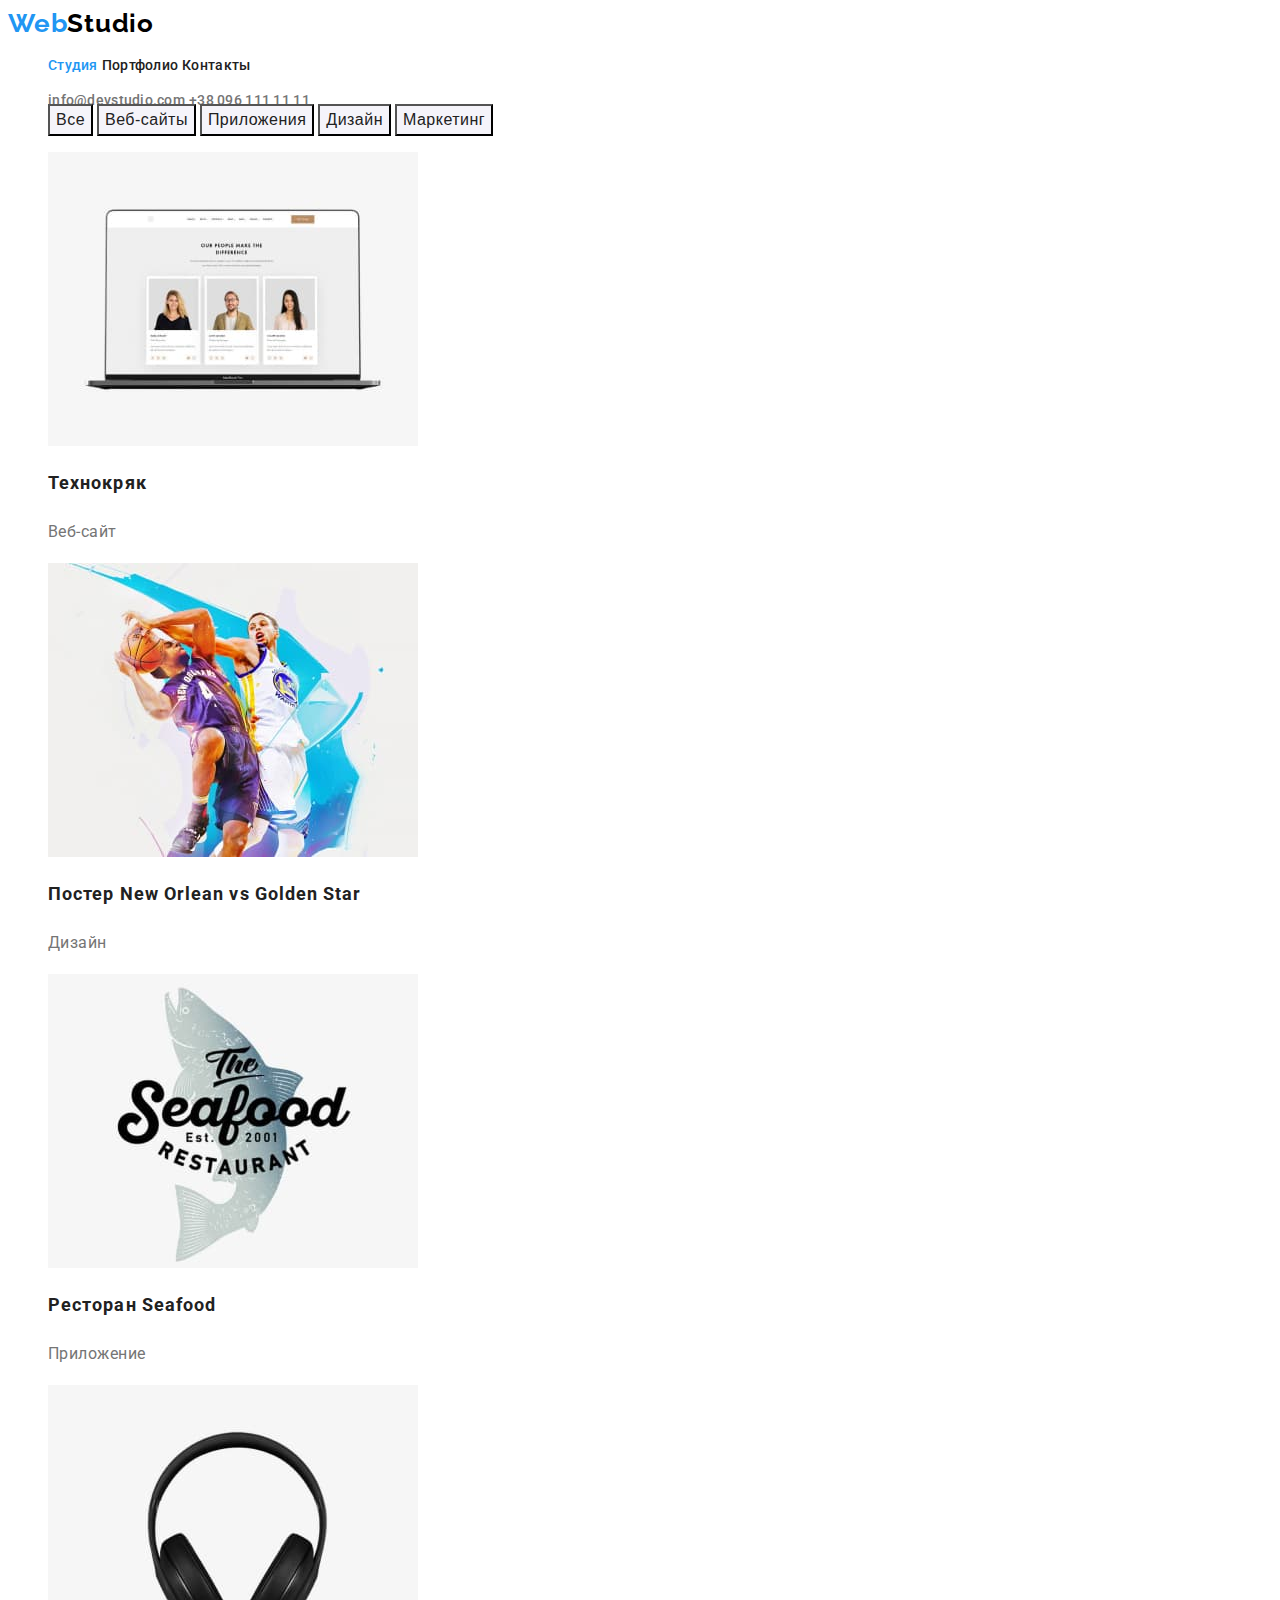
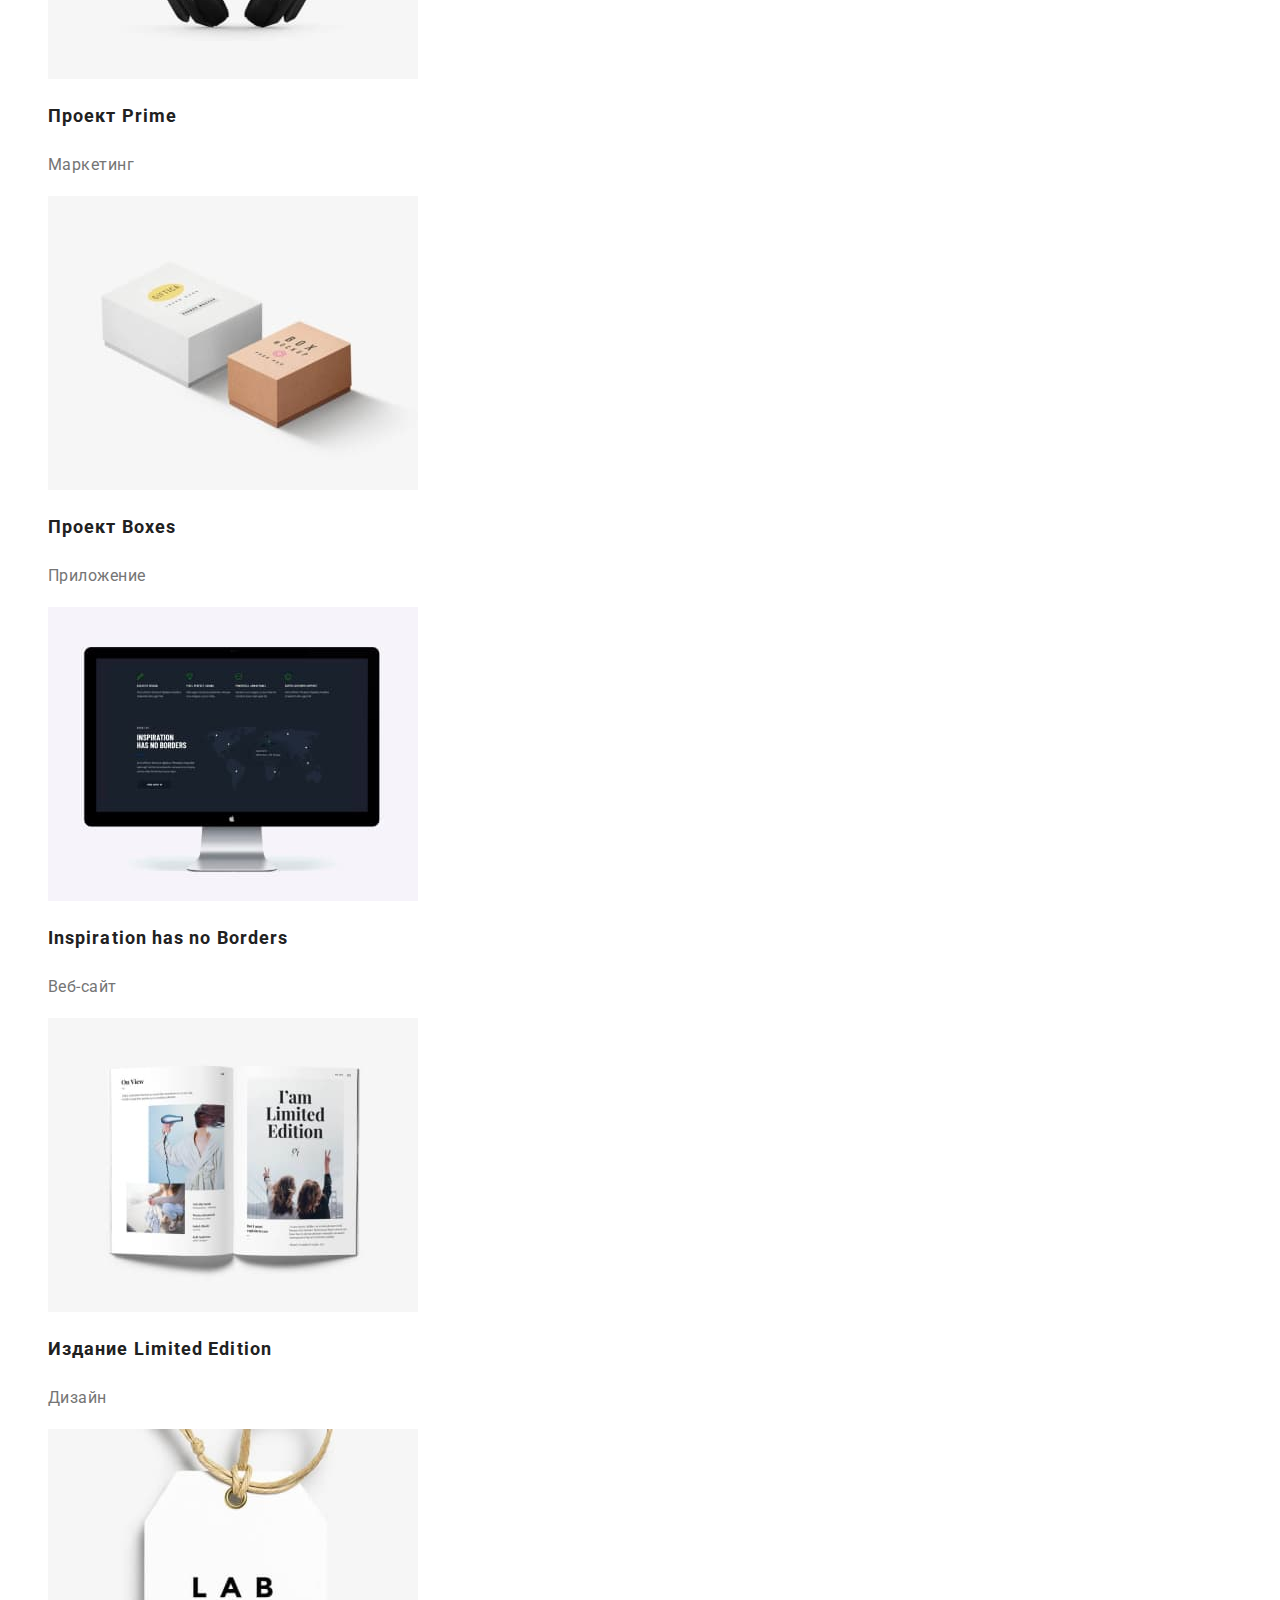
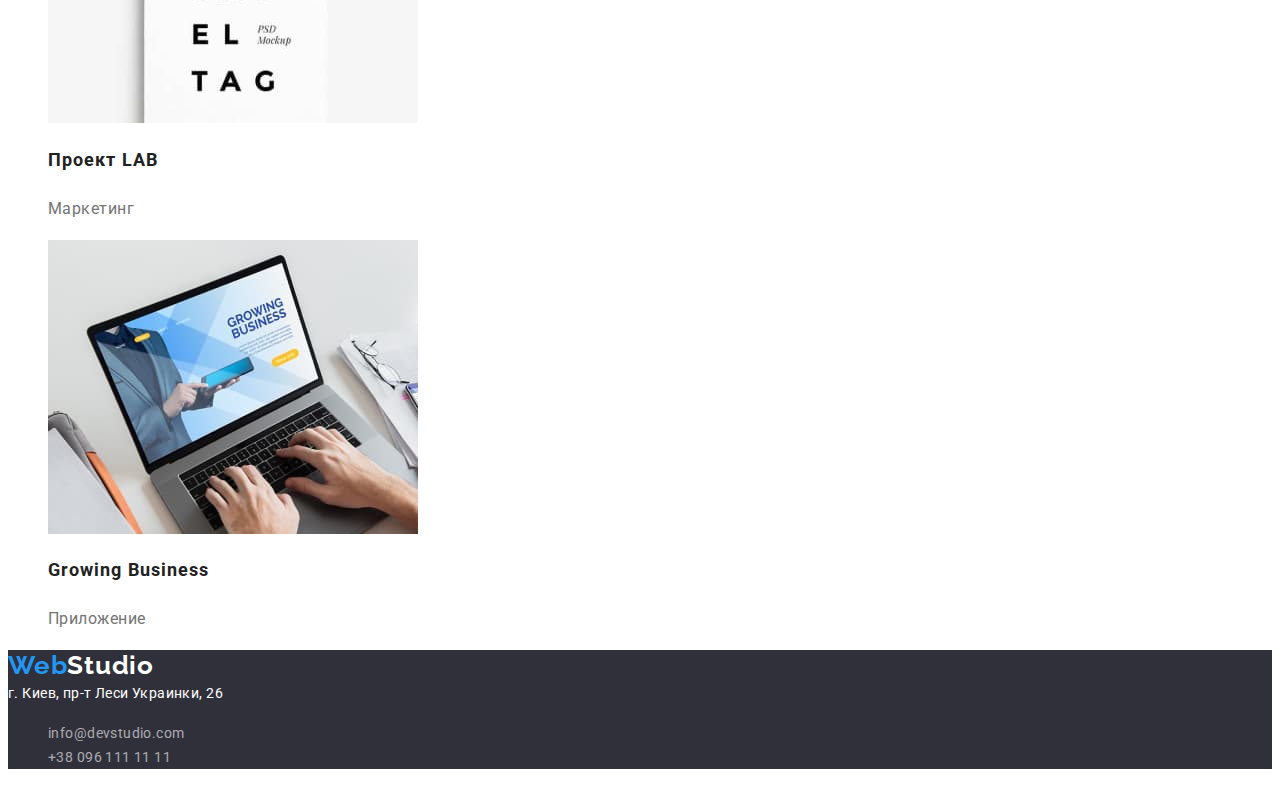
==== portfolio.html @ b4471afa "copy file" ====
<!DOCTYPE html>
<html lang="en">
<head>
    <meta charset="UTF-8">
    <meta http-equiv="X-UA-Compatible" content="IE=edge">
    <meta name="viewport" content="width=device-width, initial-scale=1.0">
    <title>Document</title>
    <link rel="preconnect" href="https://fonts.gstatic.com">
    <link href="https://fonts.googleapis.com/css2?family=Raleway:wght@700&family=Roboto:wght@400;500;900&display=swap" rel="stylesheet">
    <link rel="stylesheet" href="./css/styles.css">
</head>
<body>
    <!--Header section-->
    <header class="header-section">
        <a href="./index.htmls" class="logo">
            <span class="web-color">Web</span>Studio
        </a>
        <nav>
            <ul class="site-nav">
                <li>
                    <a href="./index.html" class="link studio">Студия</a>
                </li>
                <li>
                    <a href="./portfolio.html" class="link portfolio">Портфолио</a>
                </li>
                <li>
                    <a href="" class="link contacts">Контакты</a>
                </li>
            </ul>
        </nav>
        <ul class="connect">
            <li>
                <a href="mailto:info@devstudio.com" class="connect-data mail">info@devstudio.com</a>
            </li>
            <li>
                <a href="tel:+380961111111" class="connect-data tel">+38 096 111 11 11</a>
            </li>
        </ul>
    </header>
    <!--Main container-->
    <main>
        <!--Filter section-->
        <ul class="filter-portfolio">
            <li >
                <button type="button" class="button-portfolio all"> Все </button>
            </li>
            <li>
                <button type="button" class="button-portfolio web-site"> Веб-сайты </button>
            </li>
            <li>
                <button type="button" class="button-portfolio apps"> Приложения </button>
            </li>
            <li>
                <button type="button" class="button-portfolio design"> Дизайн </button>
            </li>
            <li>
                <button type="button" class="button-portfolio marketing"> Маркетинг </button>
            </li>
        </ul>
        <!--Projects container section-->
        <section class="projects">
            <ul class="our-projects">
                <li>
                    <img src="./img/tehnokryak.jpg" alt="Технокряк">
                    <h2 class="title-project">Технокряк</h2>
                    <p class="filter-comment">Веб-сайт</p>
                </li>
                <li>
                    <img src="./img/post-no-vs-gs.jpg" alt="Post">
                    <h2 class="title-project">Постер New Orlean vs Golden Star</h2>
                    <p class="filter-comment">Дизайн</p>
                </li>
                <li>
                    <img src="./img/restaurant-seafood.jpg" alt="Seafood">
                    <h2 class="title-project">Ресторан Seafood</h2>
                    <p class="filter-comment">Приложение</p>
                </li>
                <li>
                    <img src="./img/project-prime.jpg" alt="Prime">
                    <h2 class="title-project">Проект Prime</h2>
                    <p class="filter-comment">Маркетинг</p>
                </li>
                <li>
                    <img src="./img/poject-boxes.jpg" alt="Boxes">
                    <h2 class="title-project">Проект Boxes</h2>
                    <p class="filter-comment">Приложение</p>
                </li>
                <li>
                    <img src="./img/inspiration-has-no-borders.jpg" alt="Borders">
                    <h2 class="title-project">Inspiration has no Borders</h2>
                    <p class="filter-comment">Веб-сайт</p>
                </li>
                <li>
                    <img src="./img/post-limited-edition.jpg" alt="Post">
                    <h2 class="title-project">Издание Limited Edition</h2>
                    <p class="filter-comment">Дизайн</p>
                </li>
                <li>
                    <img src="./img/project-lab.jpg" alt="LAB">
                    <h2 class="title-project">Проект LAB</h2>
                    <p class="filter-comment">Маркетинг</p>
                </li>
                <li>
                    <img src="./img/growing-business.jpg" alt="Growing Business">
                    <h2 class="title-project">Growing Business</h2>
                    <p class="filter-comment">Приложение</p>
                </li>
            </ul>
        </section>
    </main>
    <!--Footer section-->
    <footer class="footer-section">
        <a href="" class="logo footer">
            <span class="web-color">Web</span>Studio
        </a>
        <address class="address">
            г. Киев, пр-т Леси Украинки, 26
        </address>
        <ul class="footer-relations">
            <li>
                <a class="footer-connect" href="mailto:info@devstudio.com">info@devstudio.com</a>
            </li>
            <li>
                <a class="footer-connect" href="tel:+380961111111">+38 096 111 11 11</a>
            </li>
        </ul>
    </footer>
</body>
</html>
---- css/styles.css ----
body {
  font-family: 'Roboto', sans-serif;
  color: #212121;
}
:root {
  --primery-color: #212121;
  --secondary-color: #757575;
  --accent-color: #2196f3;
  --primery-gb-color: #ffffff;
}

/* Header section */
.header-section {
  background: var(--primery-gb-color);
  width: 1600px;
  height: 80px;
}
.logo {
  color: #000000;
  text-decoration: none;
  font-family: Raleway, sans-serif;
  font-weight: bold;
  font-size: 26px;
  line-height: 31px;
  letter-spacing: 0.03em;
}
.web-color {
  color: var(--accent-color);
}
.site-nav {
  list-style: none;
}
.site-nav li {
  display: inline;
}
.site-nav .link.studio {
  color: var(--accent-color);
}
.link {
  color: var(--primery-color);
  text-decoration: none;
  font-weight: 500;
  font-size: 14px;
  line-height: 16px;
  letter-spacing: 0.02em;
}
.link:hover,
.link:focus {
  color: var(--accent-color);
}
.connect {
  list-style: none;
}
.connect li {
  display: inline;
}
.connect-data {
  text-decoration: none;
  color: var(--secondary-color);
  font-weight: 500;
  font-size: 14px;
  line-height: 16px;
  letter-spacing: 0.02em;
}
.connect-data:hover {
  color: var(--accent-color);
}
.connect-data:focus {
  color: var(--accent-color);
}

/* Head */

.head {
  width: 1600px;
  height: 600px;
  left: 0px;
  top: 80px;
  background: #2f303a;
}
.heading {
  color: #ffffff;
  font-weight: 900;
  font-size: 44px;
  line-height: 60px;
  text-align: center;
  letter-spacing: 0.06em;
  text-transform: uppercase;
}
.button {
  background-color: var(--accent-color);
  color: #ffffff;
  font-weight: bold;
  font-size: 16px;
  line-height: 30px;
  display: flex;
  align-items: center;
  text-align: center;
  letter-spacing: 0.06em;
}

/* Main section */

.features {
  list-style: none;
}
.title {
  color: var(--primery-color);
  font-weight: bold;
  font-size: 14px;
  line-height: 16px;
  letter-spacing: 0.03em;
  text-transform: uppercase;
}
.text {
  color: var(--secondary-color);
  font-size: 14px;
  line-height: 24px;
  letter-spacing: 0.03em;
}
/* Our work */
.our-work {
  color: var(--primery-color);
  font-weight: bold;
  font-size: 36px;
  line-height: 42px;
  text-align: center;
  letter-spacing: 0.03em;
}
.work-image li {
  display: inline;
}

/* Our team */

.our-team {
  background-color: #f5f4fa;
}
.team {
  color: var(--primery-color);
  font-weight: bold;
  font-size: 36px;
  line-height: 42px;
  text-align: center;
  letter-spacing: 0.03em;
}
.squad li {
  list-style: none;
}
.worker {
  color: var(--primery-color);
  font-weight: 500;
  font-size: 16px;
  line-height: 19px;
  letter-spacing: 0.03em;
}
.position {
  color: var(--secondary-color);
  font-size: 16px;
  line-height: 19px;
  letter-spacing: 0.03em;
}

/* Footer section */

.footer-section {
  background-color: #2f303a;
}
.address {
  color: var(--primery-gb-color);
  font-style: normal;
  font-weight: normal;
  font-size: 14px;
  line-height: 24px;
  letter-spacing: 0.03em;
}
.footer-connect {
  color: rgba(255, 255, 255, 0.6);
  text-decoration: none;
  font-size: 14px;
  line-height: 24px;
  letter-spacing: 0.03em;
}
.footer-relations li {
  list-style: none;
}
.logo.footer {
  color: #ffffff;
  font-weight: bold;
  font-size: 26px;
  line-height: 31px;
  letter-spacing: 0.03em;
}

/* Portfolio */
/* Filter section */

.filter-portfolio {
  list-style: none;
}
.filter-portfolio li {
  display: inline;
}
.button-portfolio {
  text-decoration: none;
  color: var(--primery-color);
  background-color: #f5f4fa;
  font-weight: 500;
  font-size: 16px;
  line-height: 26px;
  text-align: center;
  letter-spacing: 0.03em;
}
.button-portfolio:hover,
.button-portfolio:focus {
  color: var(--primery-gb-color);
  background-color: var(--accent-color);
}

/* Projects container section */
.our-projects li {
  list-style: none;
}
.title-project {
  color: var(--primery-color);
  font-weight: bold;
  font-size: 18px;
  line-height: 36px;
  letter-spacing: 0.06em;
}
.filter-comment {
  color: var(--secondary-color);
  font-size: 16px;
  line-height: 30px;
  letter-spacing: 0.03em;
}
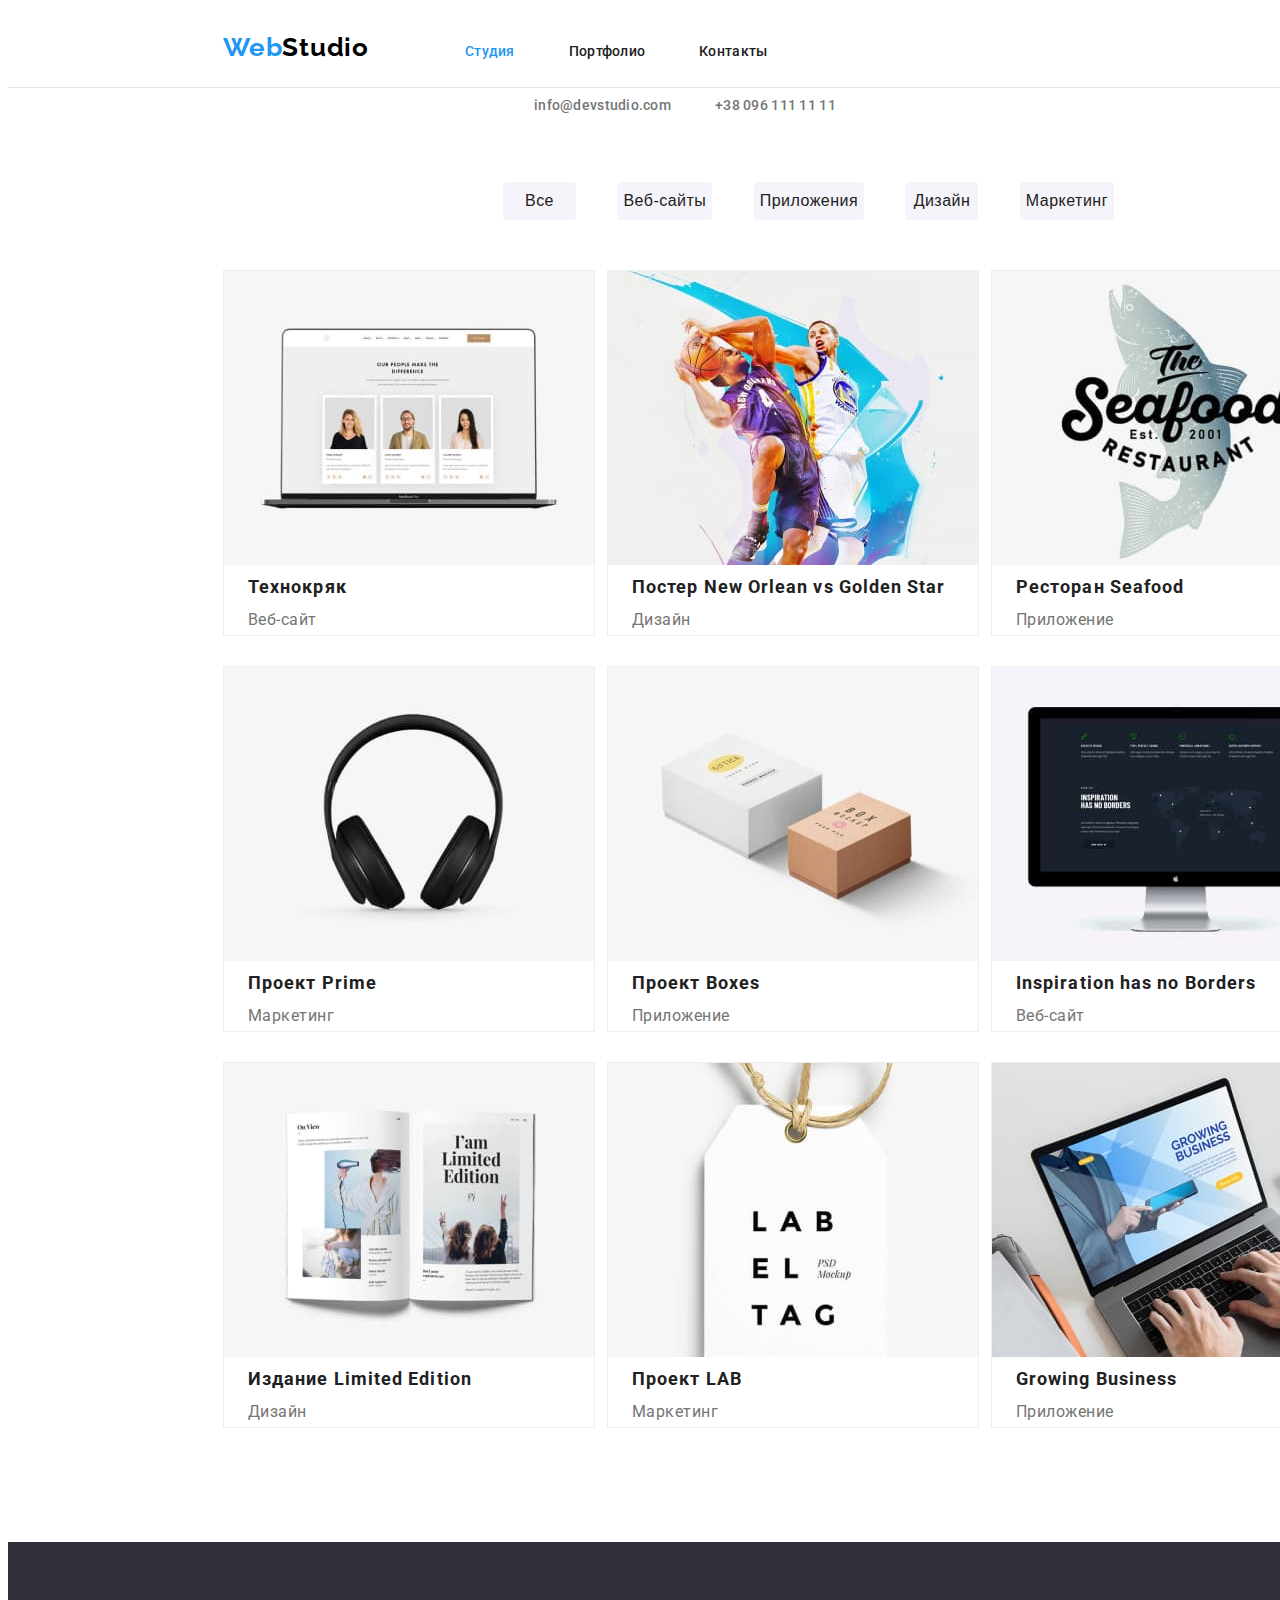
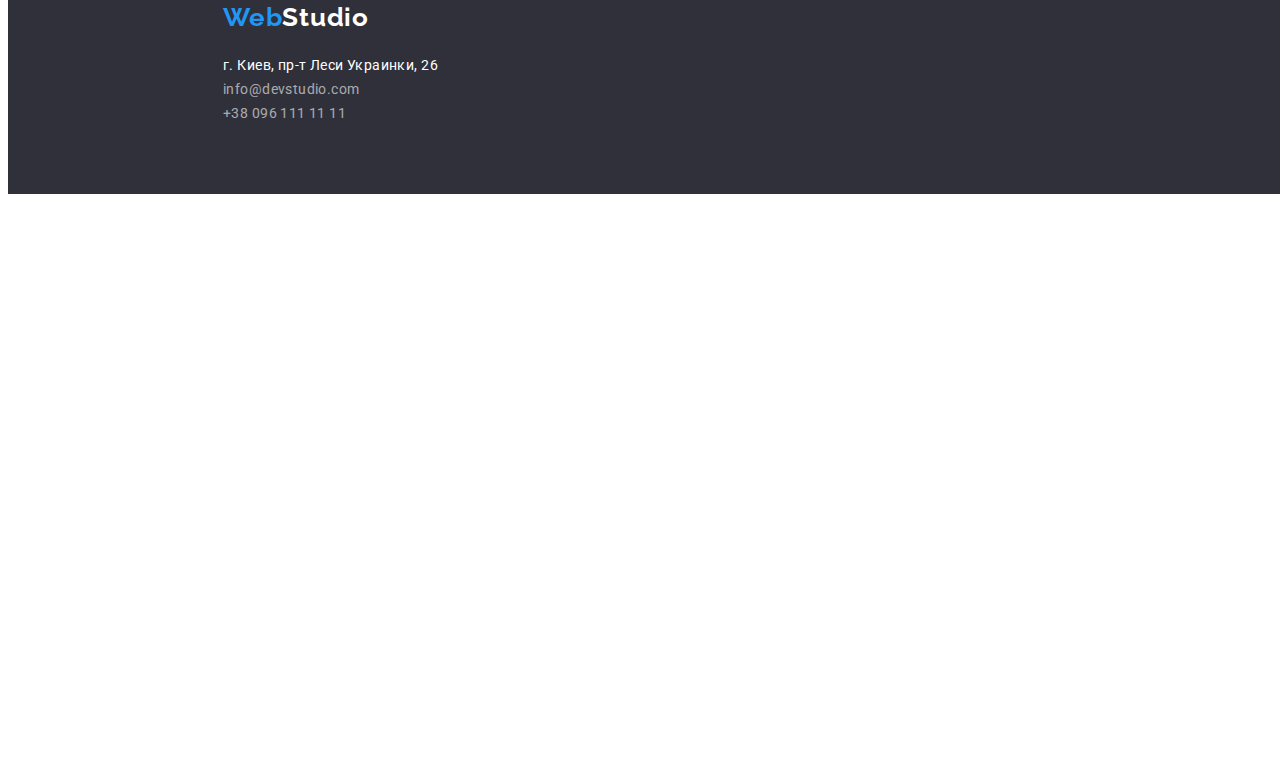
==== commit 282a59a4: "first homework delivery" ====
--- a/portfolio.html
+++ b/portfolio.html
@@ -7,123 +7,128 @@
     <title>Document</title>
     <link rel="preconnect" href="https://fonts.gstatic.com">
     <link href="https://fonts.googleapis.com/css2?family=Raleway:wght@700&family=Roboto:wght@400;500;900&display=swap" rel="stylesheet">
+    <link rel="stylesheet" href="node_modules/modern-normalize/modern-normalize.css">
     <link rel="stylesheet" href="./css/styles.css">
 </head>
 <body>
     <!--Header section-->
     <header class="header-section">
-        <a href="./index.htmls" class="logo">
-            <span class="web-color">Web</span>Studio
-        </a>
-        <nav>
-            <ul class="site-nav">
+        <div class="header-container">
+            <a href="./index.htmls" class="logo">
+                <span class="web-color">Web</span>Studio
+            </a>
+                <ul class="site-nav">
+                    <li>
+                        <a href="./index.html" class="link studio">Студия</a>
+                    </li>
+                    <li>
+                        <a href="./portfolio.html" class="link portfolio">Портфолио</a>
+                    </li>
+                    <li>
+                        <a href="" class="link contacts">Контакты</a>
+                    </li>
+                </ul>
+            <ul class="connect">
                 <li>
-                    <a href="./index.html" class="link studio">Студия</a>
+                    <a href="mailto:info@devstudio.com" class="connect-data mail">info@devstudio.com</a>
                 </li>
                 <li>
-                    <a href="./portfolio.html" class="link portfolio">Портфолио</a>
+                    <a href="tel:+380961111111" class="connect-data tel">+38 096 111 11 11</a>
+                </li>
+            </ul>
+        </div>
+    </header>
+    <!--Main container-->
+    <main class="main-section">
+        <div class="main-container">
+            <!--Filter section-->
+            <ul class="filter-portfolio">
+                <li >
+                    <button type="button" class="button-portfolio all"> Все </button>
                 </li>
                 <li>
-                    <a href="" class="link contacts">Контакты</a>
+                    <button type="button" class="button-portfolio web-site"> Веб-сайты </button>
+                </li>
+                <li>
+                    <button type="button" class="button-portfolio apps"> Приложения </button>
+                </li>
+                <li>
+                    <button type="button" class="button-portfolio design"> Дизайн </button>
+                </li>
+                <li>
+                    <button type="button" class="button-portfolio marketing"> Маркетинг </button>
                 </li>
             </ul>
-        </nav>
-        <ul class="connect">
-            <li>
-                <a href="mailto:info@devstudio.com" class="connect-data mail">info@devstudio.com</a>
-            </li>
-            <li>
-                <a href="tel:+380961111111" class="connect-data tel">+38 096 111 11 11</a>
-            </li>
-        </ul>
-    </header>
-    <!--Main container-->
-    <main>
-        <!--Filter section-->
-        <ul class="filter-portfolio">
-            <li >
-                <button type="button" class="button-portfolio all"> Все </button>
-            </li>
-            <li>
-                <button type="button" class="button-portfolio web-site"> Веб-сайты </button>
-            </li>
-            <li>
-                <button type="button" class="button-portfolio apps"> Приложения </button>
-            </li>
-            <li>
-                <button type="button" class="button-portfolio design"> Дизайн </button>
-            </li>
-            <li>
-                <button type="button" class="button-portfolio marketing"> Маркетинг </button>
-            </li>
-        </ul>
-        <!--Projects container section-->
-        <section class="projects">
-            <ul class="our-projects">
-                <li>
-                    <img src="./img/tehnokryak.jpg" alt="Технокряк">
-                    <h2 class="title-project">Технокряк</h2>
-                    <p class="filter-comment">Веб-сайт</p>
-                </li>
-                <li>
-                    <img src="./img/post-no-vs-gs.jpg" alt="Post">
-                    <h2 class="title-project">Постер New Orlean vs Golden Star</h2>
-                    <p class="filter-comment">Дизайн</p>
-                </li>
-                <li>
-                    <img src="./img/restaurant-seafood.jpg" alt="Seafood">
-                    <h2 class="title-project">Ресторан Seafood</h2>
-                    <p class="filter-comment">Приложение</p>
-                </li>
-                <li>
-                    <img src="./img/project-prime.jpg" alt="Prime">
-                    <h2 class="title-project">Проект Prime</h2>
-                    <p class="filter-comment">Маркетинг</p>
-                </li>
-                <li>
-                    <img src="./img/poject-boxes.jpg" alt="Boxes">
-                    <h2 class="title-project">Проект Boxes</h2>
-                    <p class="filter-comment">Приложение</p>
-                </li>
-                <li>
-                    <img src="./img/inspiration-has-no-borders.jpg" alt="Borders">
-                    <h2 class="title-project">Inspiration has no Borders</h2>
-                    <p class="filter-comment">Веб-сайт</p>
-                </li>
-                <li>
-                    <img src="./img/post-limited-edition.jpg" alt="Post">
-                    <h2 class="title-project">Издание Limited Edition</h2>
-                    <p class="filter-comment">Дизайн</p>
-                </li>
-                <li>
-                    <img src="./img/project-lab.jpg" alt="LAB">
-                    <h2 class="title-project">Проект LAB</h2>
-                    <p class="filter-comment">Маркетинг</p>
-                </li>
-                <li>
-                    <img src="./img/growing-business.jpg" alt="Growing Business">
-                    <h2 class="title-project">Growing Business</h2>
-                    <p class="filter-comment">Приложение</p>
-                </li>
-            </ul>
-        </section>
+            <!--Projects container section-->
+            <section class="projects">
+                <ul class="our-projects">
+                    <li class="list-project">
+                        <img src="./img/tehnokryak.jpg" alt="Технокряк">
+                        <h2 class="title-project">Технокряк</h2>
+                        <p class="filter-comment">Веб-сайт</p>
+                    </li>
+                    <li class="list-project">
+                        <img src="./img/post-no-vs-gs.jpg" alt="Post">
+                        <h2 class="title-project">Постер New Orlean vs Golden Star</h2>
+                        <p class="filter-comment">Дизайн</p>
+                    </li>
+                    <li class="list-project">
+                        <img src="./img/restaurant-seafood.jpg" alt="Seafood">
+                        <h2 class="title-project">Ресторан Seafood</h2>
+                        <p class="filter-comment">Приложение</p>
+                    </li>
+                    <li class="list-project">
+                        <img src="./img/project-prime.jpg" alt="Prime">
+                        <h2 class="title-project">Проект Prime</h2>
+                        <p class="filter-comment">Маркетинг</p>
+                    </li>
+                    <li class="list-project">
+                        <img src="./img/poject-boxes.jpg" alt="Boxes">
+                        <h2 class="title-project">Проект Boxes</h2>
+                        <p class="filter-comment">Приложение</p>
+                    </li>
+                    <li class="list-project">
+                        <img src="./img/inspiration-has-no-borders.jpg" alt="Borders">
+                        <h2 class="title-project">Inspiration has no Borders</h2>
+                        <p class="filter-comment">Веб-сайт</p>
+                    </li>
+                    <li class="list-project">
+                        <img src="./img/post-limited-edition.jpg" alt="Post">
+                        <h2 class="title-project">Издание Limited Edition</h2>
+                        <p class="filter-comment">Дизайн</p>
+                    </li>
+                    <li class="list-project">
+                        <img src="./img/project-lab.jpg" alt="LAB">
+                        <h2 class="title-project">Проект LAB</h2>
+                        <p class="filter-comment">Маркетинг</p>
+                    </li>
+                    <li class="list-project">
+                        <img src="./img/growing-business.jpg" alt="Growing Business">
+                        <h2 class="title-project">Growing Business</h2>
+                        <p class="filter-comment">Приложение</p>
+                    </li>
+                </ul>
+            </section>
+        </div>
     </main>
     <!--Footer section-->
     <footer class="footer-section">
-        <a href="" class="logo footer">
-            <span class="web-color">Web</span>Studio
-        </a>
-        <address class="address">
-            г. Киев, пр-т Леси Украинки, 26
-        </address>
-        <ul class="footer-relations">
-            <li>
-                <a class="footer-connect" href="mailto:info@devstudio.com">info@devstudio.com</a>
-            </li>
-            <li>
-                <a class="footer-connect" href="tel:+380961111111">+38 096 111 11 11</a>
-            </li>
-        </ul>
+        <div class="footer-container">
+            <a href="" class="logo footer">
+                <span class="web-color">Web</span>Studio
+            </a>
+            <address class="address">
+                г. Киев, пр-т Леси Украинки, 26
+            </address>
+            <ul class="footer-relations">
+                <li>
+                    <a class="footer-connect" href="mailto:info@devstudio.com">info@devstudio.com</a>
+                </li>
+                <li>
+                    <a class="footer-connect" href="tel:+380961111111">+38 096 111 11 11</a>
+                </li>
+            </ul>
+        </div>
     </footer>
 </body>
 </html>--- a/css/styles.css
+++ b/css/styles.css
@@ -1,6 +1,17 @@
+html {
+  box-sizing: border-box;
+}
+*,
+*::before,
+*::after {
+  box-sizing: inherit;
+}
+
 body {
   font-family: 'Roboto', sans-serif;
   color: #212121;
+  width: 1600px;
+  height: 2349px;
 }
 :root {
   --primery-color: #212121;
@@ -11,11 +22,23 @@
 
 /* Header section */
 .header-section {
+  padding: 0;
   background: var(--primery-gb-color);
   width: 1600px;
   height: 80px;
+  border-bottom: 1px solid #E5E5E5;;
+}
+.header-container {
+  width: 1200px;
+  height: 80px;
+  margin: 0 200px;
+  padding: 0 15px;
 }
 .logo {
+  display: inline-block;
+  margin: 24px 0 0 0;
+  width: 145px;
+  height: 31px;
   color: #000000;
   text-decoration: none;
   font-family: Raleway, sans-serif;
@@ -28,10 +51,19 @@
   color: var(--accent-color);
 }
 .site-nav {
-  list-style: none;
+  display: inline-block;
+  list-style: none;
+  min-width: 294px;
+  height: 16px;
+  margin: 32px 0 0 93px;
+  padding: 0;
 }
 .site-nav li {
   display: inline;
+  margin-right: 50px;
+}
+.site-nav .nav-link:last-child {
+  margin-right: 0;
 }
 .site-nav .link.studio {
   color: var(--accent-color);
@@ -49,9 +81,14 @@
   color: var(--accent-color);
 }
 .connect {
-  list-style: none;
-}
-.connect li {
+  display: inline-block;
+  list-style: none;
+  width: 307px;
+  height: 16px;
+  margin: 32px 0 0 311px;
+  padding: 0;
+}
+  .connect li {
   display: inline;
 }
 .connect-data {
@@ -62,23 +99,32 @@
   line-height: 16px;
   letter-spacing: 0.02em;
 }
-.connect-data:hover {
-  color: var(--accent-color);
-}
+.connect-data:hover,
 .connect-data:focus {
   color: var(--accent-color);
 }
+.connect-data.mail {
+  margin-right: 40px;
+}
+
+/* Main section */
 
 /* Head */
 
 .head {
   width: 1600px;
   height: 600px;
-  left: 0px;
-  top: 80px;
+  margin: 0;
   background: #2f303a;
 }
+.business-solutions {
+  width: 1200px;
+  height: 600px;
+  margin: 0 200px;
+  padding: 0 15px;
+  }
 .heading {
+  display: inline-block;
   color: #ffffff;
   font-weight: 900;
   font-size: 44px;
@@ -86,6 +132,9 @@
   text-align: center;
   letter-spacing: 0.06em;
   text-transform: uppercase;
+  height: 120px;
+  width: 696px;
+  margin: 200px 0 0 252px;
 }
 .button {
   background-color: var(--accent-color);
@@ -93,16 +142,36 @@
   font-weight: bold;
   font-size: 16px;
   line-height: 30px;
+  display: inline-block;
+  align-items: center;
+  text-align: center;
+  letter-spacing: 0.06em;
+  margin: 30px 0 0 500px;
+  min-width: ;: 200px;
+  height: 50px;
+  box-shadow: 0px 4px 4px rgba(0, 0, 0, 0.15);
+  border-radius: 4px;
+}
+
+/* Company features */
+
+.company-fearures {
+  width: 1600px;
+  height: 289px;
+  margin: 0;
+  padding: 0;
+}
+.features {
+  width: 1170px;
+  height: 101px;
   display: flex;
-  align-items: center;
-  text-align: center;
-  letter-spacing: 0.06em;
-}
-
-/* Main section */
-
-.features {
-  list-style: none;
+  list-style: none;
+  margin: 94px 200px 0 200px;
+  padding: 0 15px;
+}
+.container {
+  width: 270px;
+  height: 101px;
 }
 .title {
   color: var(--primery-color);
@@ -111,14 +180,30 @@
   line-height: 16px;
   letter-spacing: 0.03em;
   text-transform: uppercase;
+  margin: 0;
+  padding: 0;
 }
 .text {
   color: var(--secondary-color);
   font-size: 14px;
   line-height: 24px;
   letter-spacing: 0.03em;
-}
+  margin: 0;
+  padding: 0;
+}
+
 /* Our work */
+.work-section {
+  width: 1600px;
+  height: 386px;
+  margin-top: 94px;
+}
+.work-container {
+  width: 1170px;
+  height: 386px;
+  margin: 0 200px;
+  padding: 0 15px;
+}
 .our-work {
   color: var(--primery-color);
   font-weight: bold;
@@ -126,23 +211,47 @@
   line-height: 42px;
   text-align: center;
   letter-spacing: 0.03em;
-}
-.work-image li {
-  display: inline;
+  margin: 0 0 50px 0;
+  padding: 0;
+}
+.work-image {
+  padding: 0;
+  margin: 0;
+  display: flex;
+  justify-content: space-between;
 }
 
 /* Our team */
 
 .our-team {
+  width: 1600px;
+  height: 648px;
+  margin-top: 94px;
   background-color: #f5f4fa;
 }
+.team-container {
+  width: 1170px;
+  height: 648px;
+  margin: 94px 200px 0 200px;
+  padding: 0 15px;
+}
 .team {
+  display: inline-block;
+  height: 42px;
+  padding: 0;
+  margin: 94px 0 50px 453px;
   color: var(--primery-color);
   font-weight: bold;
   font-size: 36px;
   line-height: 42px;
   text-align: center;
   letter-spacing: 0.03em;
+}
+.squad {
+  display: flex;
+  justify-content: space-between;
+  margin: 0;
+  padding: 0;
 }
 .squad li {
   list-style: none;
@@ -153,18 +262,29 @@
   font-size: 16px;
   line-height: 19px;
   letter-spacing: 0.03em;
+  text-align: center;
 }
 .position {
   color: var(--secondary-color);
   font-size: 16px;
   line-height: 19px;
   letter-spacing: 0.03em;
+  text-align: center;
 }
 
 /* Footer section */
 
 .footer-section {
+  width: 1600px;
+  height: 252px;
   background-color: #2f303a;
+}
+.footer-container {
+  width: 1170px;
+  height: 252px;
+  margin: 0 200px;
+  padding: 0 15px;
+
 }
 .address {
   color: var(--primery-gb-color);
@@ -190,13 +310,42 @@
   font-size: 26px;
   line-height: 31px;
   letter-spacing: 0.03em;
+  margin-top: 60px;
+  margin-bottom: 20px;
+}
+.footer-relations {
+  margin: 0;
+  padding: 0;
 }
 
 /* Portfolio */
+
+/* Main section */
+
+.main-section {
+  width: 1600px;
+  height: 1360px;
+  margin: 0;
+  padding: 0;
+}
+.main-container {
+  width: 1170px;
+  height: 1360px;
+  margin: 94px 200px 0 200px;
+  padding: 0 15px;
+}
+
+
 /* Filter section */
 
 .filter-portfolio {
   list-style: none;
+  width: 611px;
+  height: 54px;
+  display: flex;
+  margin: 94px 0 0 280px;
+  padding: 0;
+  justify-content: space-between;
 }
 .filter-portfolio li {
   display: inline;
@@ -210,6 +359,10 @@
   line-height: 26px;
   text-align: center;
   letter-spacing: 0.03em;
+  border-radius: 4px;
+  border: transparent;
+  min-width: 73px;
+  height: 38px;
 }
 .button-portfolio:hover,
 .button-portfolio:focus {
@@ -221,6 +374,13 @@
 .our-projects li {
   list-style: none;
 }
+.our-projects {
+margin: 34px 0 0 0;
+padding: 0;
+display: flex;
+flex-wrap: wrap;
+justify-content: space-between;
+}
 .title-project {
   color: var(--primery-color);
   font-weight: bold;
@@ -234,3 +394,12 @@
   line-height: 30px;
   letter-spacing: 0.03em;
 }
+.list-project {
+  border: 1px solid #EEEEEE;
+  margin: 0 0 30px 0;
+}
+.title-project,
+.filter-comment {
+  margin: 0 0 0 24px ;
+  padding: 0;
+}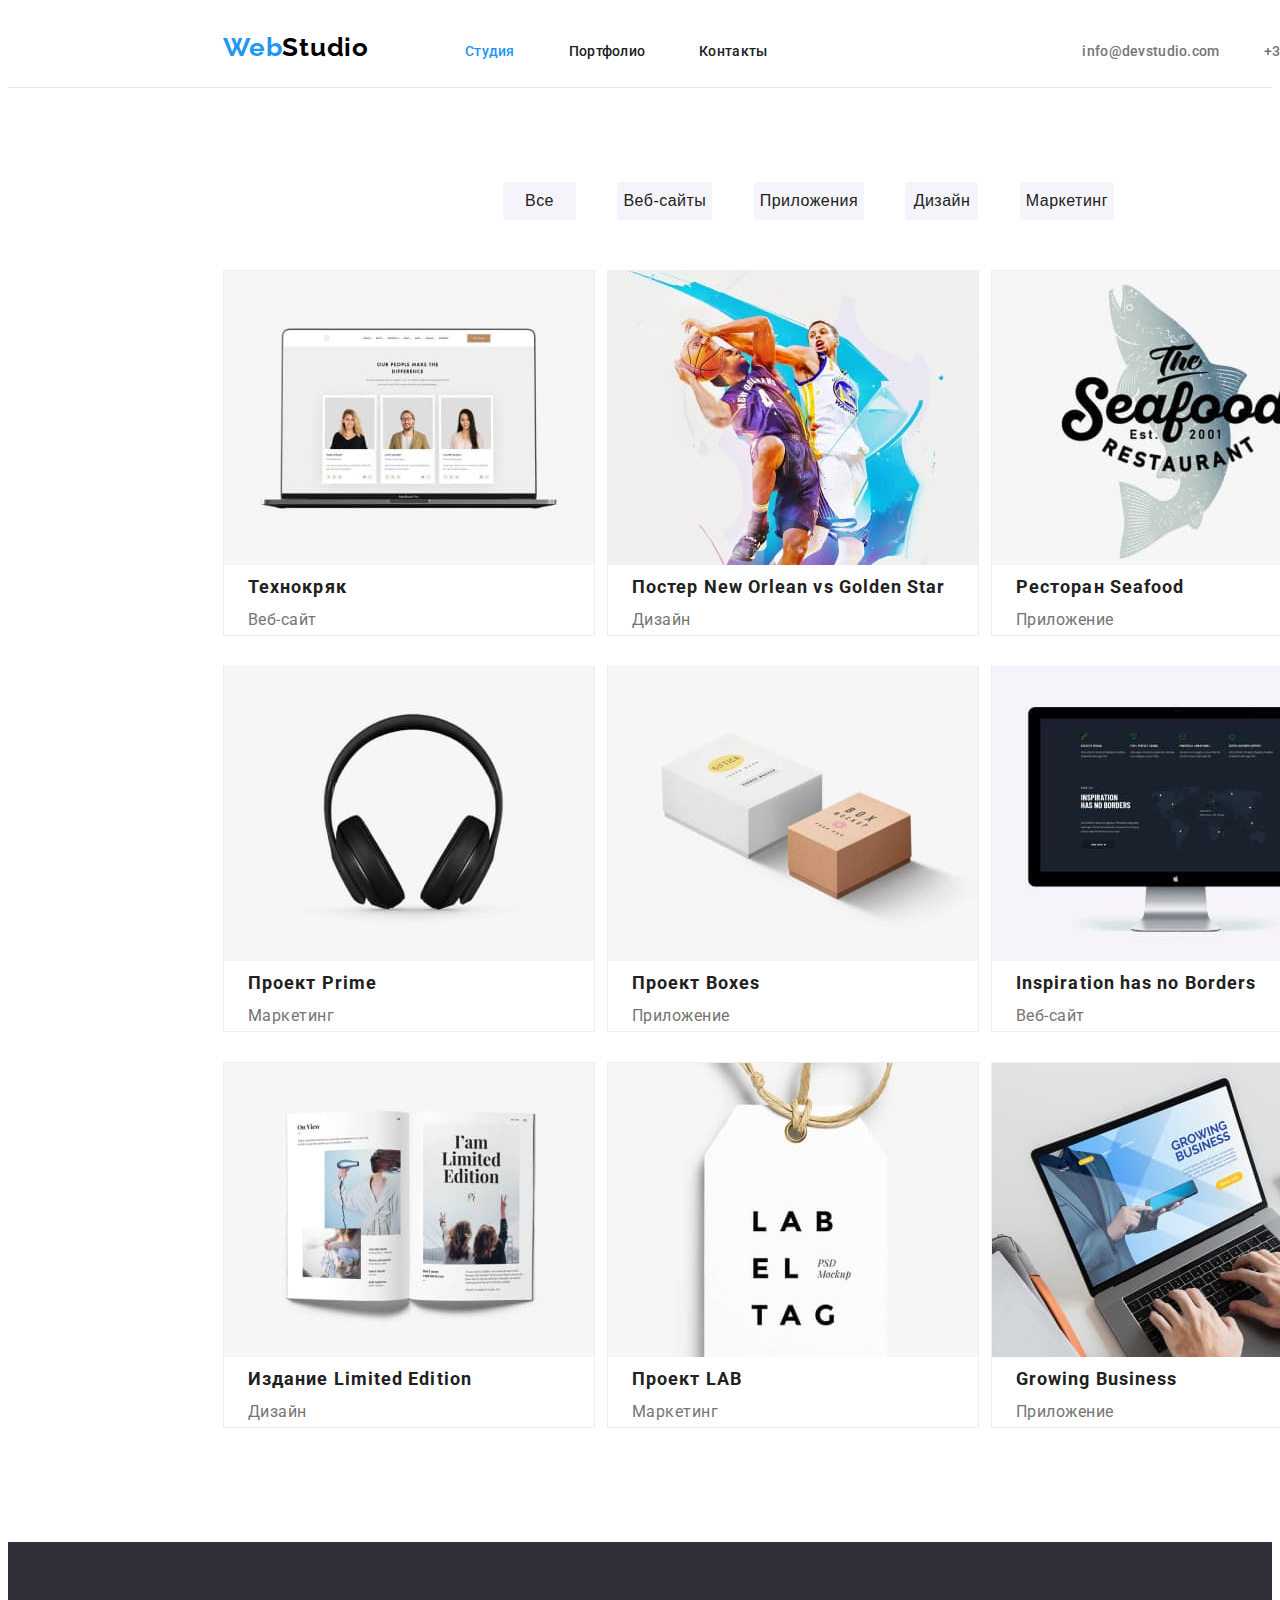
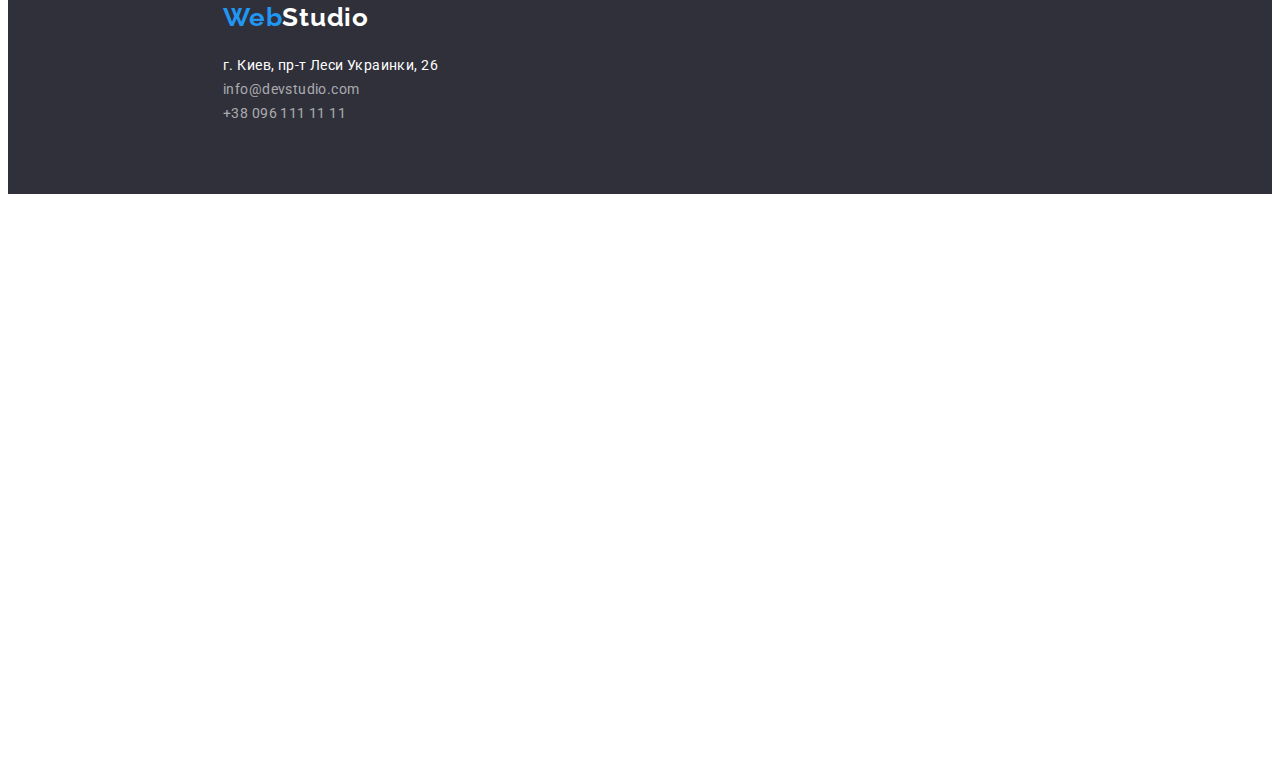
==== commit ee0c3cf7: "second homework delivery" ====
--- a/portfolio.html
+++ b/portfolio.html
@@ -18,13 +18,13 @@
                 <span class="web-color">Web</span>Studio
             </a>
                 <ul class="site-nav">
-                    <li>
+                    <li class="nav-link">
                         <a href="./index.html" class="link studio">Студия</a>
                     </li>
-                    <li>
+                    <li class="nav-link">
                         <a href="./portfolio.html" class="link portfolio">Портфолио</a>
                     </li>
-                    <li>
+                    <li class="nav-link">
                         <a href="" class="link contacts">Контакты</a>
                     </li>
                 </ul>
--- a/css/styles.css
+++ b/css/styles.css
@@ -10,7 +10,6 @@
 body {
   font-family: 'Roboto', sans-serif;
   color: #212121;
-  width: 1600px;
   height: 2349px;
 }
 :root {
@@ -24,9 +23,8 @@
 .header-section {
   padding: 0;
   background: var(--primery-gb-color);
-  width: 1600px;
   height: 80px;
-  border-bottom: 1px solid #E5E5E5;;
+  border-bottom: 1px solid #e5e5e5;
 }
 .header-container {
   width: 1200px;
@@ -88,7 +86,7 @@
   margin: 32px 0 0 311px;
   padding: 0;
 }
-  .connect li {
+.connect li {
   display: inline;
 }
 .connect-data {
@@ -112,7 +110,6 @@
 /* Head */
 
 .head {
-  width: 1600px;
   height: 600px;
   margin: 0;
   background: #2f303a;
@@ -122,7 +119,7 @@
   height: 600px;
   margin: 0 200px;
   padding: 0 15px;
-  }
+}
 .heading {
   display: inline-block;
   color: #ffffff;
@@ -147,7 +144,8 @@
   text-align: center;
   letter-spacing: 0.06em;
   margin: 30px 0 0 500px;
-  min-width: ;: 200px;
+  min-width: ;
+  :200px ;
   height: 50px;
   box-shadow: 0px 4px 4px rgba(0, 0, 0, 0.15);
   border-radius: 4px;
@@ -156,7 +154,6 @@
 /* Company features */
 
 .company-fearures {
-  width: 1600px;
   height: 289px;
   margin: 0;
   padding: 0;
@@ -194,7 +191,6 @@
 
 /* Our work */
 .work-section {
-  width: 1600px;
   height: 386px;
   margin-top: 94px;
 }
@@ -224,7 +220,6 @@
 /* Our team */
 
 .our-team {
-  width: 1600px;
   height: 648px;
   margin-top: 94px;
   background-color: #f5f4fa;
@@ -255,6 +250,7 @@
 }
 .squad li {
   list-style: none;
+  background: var(--primery-gb-color);
 }
 .worker {
   color: var(--primery-color);
@@ -275,7 +271,6 @@
 /* Footer section */
 
 .footer-section {
-  width: 1600px;
   height: 252px;
   background-color: #2f303a;
 }
@@ -284,7 +279,6 @@
   height: 252px;
   margin: 0 200px;
   padding: 0 15px;
-
 }
 .address {
   color: var(--primery-gb-color);
@@ -323,7 +317,6 @@
 /* Main section */
 
 .main-section {
-  width: 1600px;
   height: 1360px;
   margin: 0;
   padding: 0;
@@ -334,7 +327,6 @@
   margin: 94px 200px 0 200px;
   padding: 0 15px;
 }
-
 
 /* Filter section */
 
@@ -375,11 +367,11 @@
   list-style: none;
 }
 .our-projects {
-margin: 34px 0 0 0;
-padding: 0;
-display: flex;
-flex-wrap: wrap;
-justify-content: space-between;
+  margin: 34px 0 0 0;
+  padding: 0;
+  display: flex;
+  flex-wrap: wrap;
+  justify-content: space-between;
 }
 .title-project {
   color: var(--primery-color);
@@ -395,11 +387,11 @@
   letter-spacing: 0.03em;
 }
 .list-project {
-  border: 1px solid #EEEEEE;
+  border: 1px solid #eeeeee;
   margin: 0 0 30px 0;
 }
 .title-project,
 .filter-comment {
-  margin: 0 0 0 24px ;
-  padding: 0;
-}+  margin: 0 0 0 24px;
+  padding: 0;
+}
